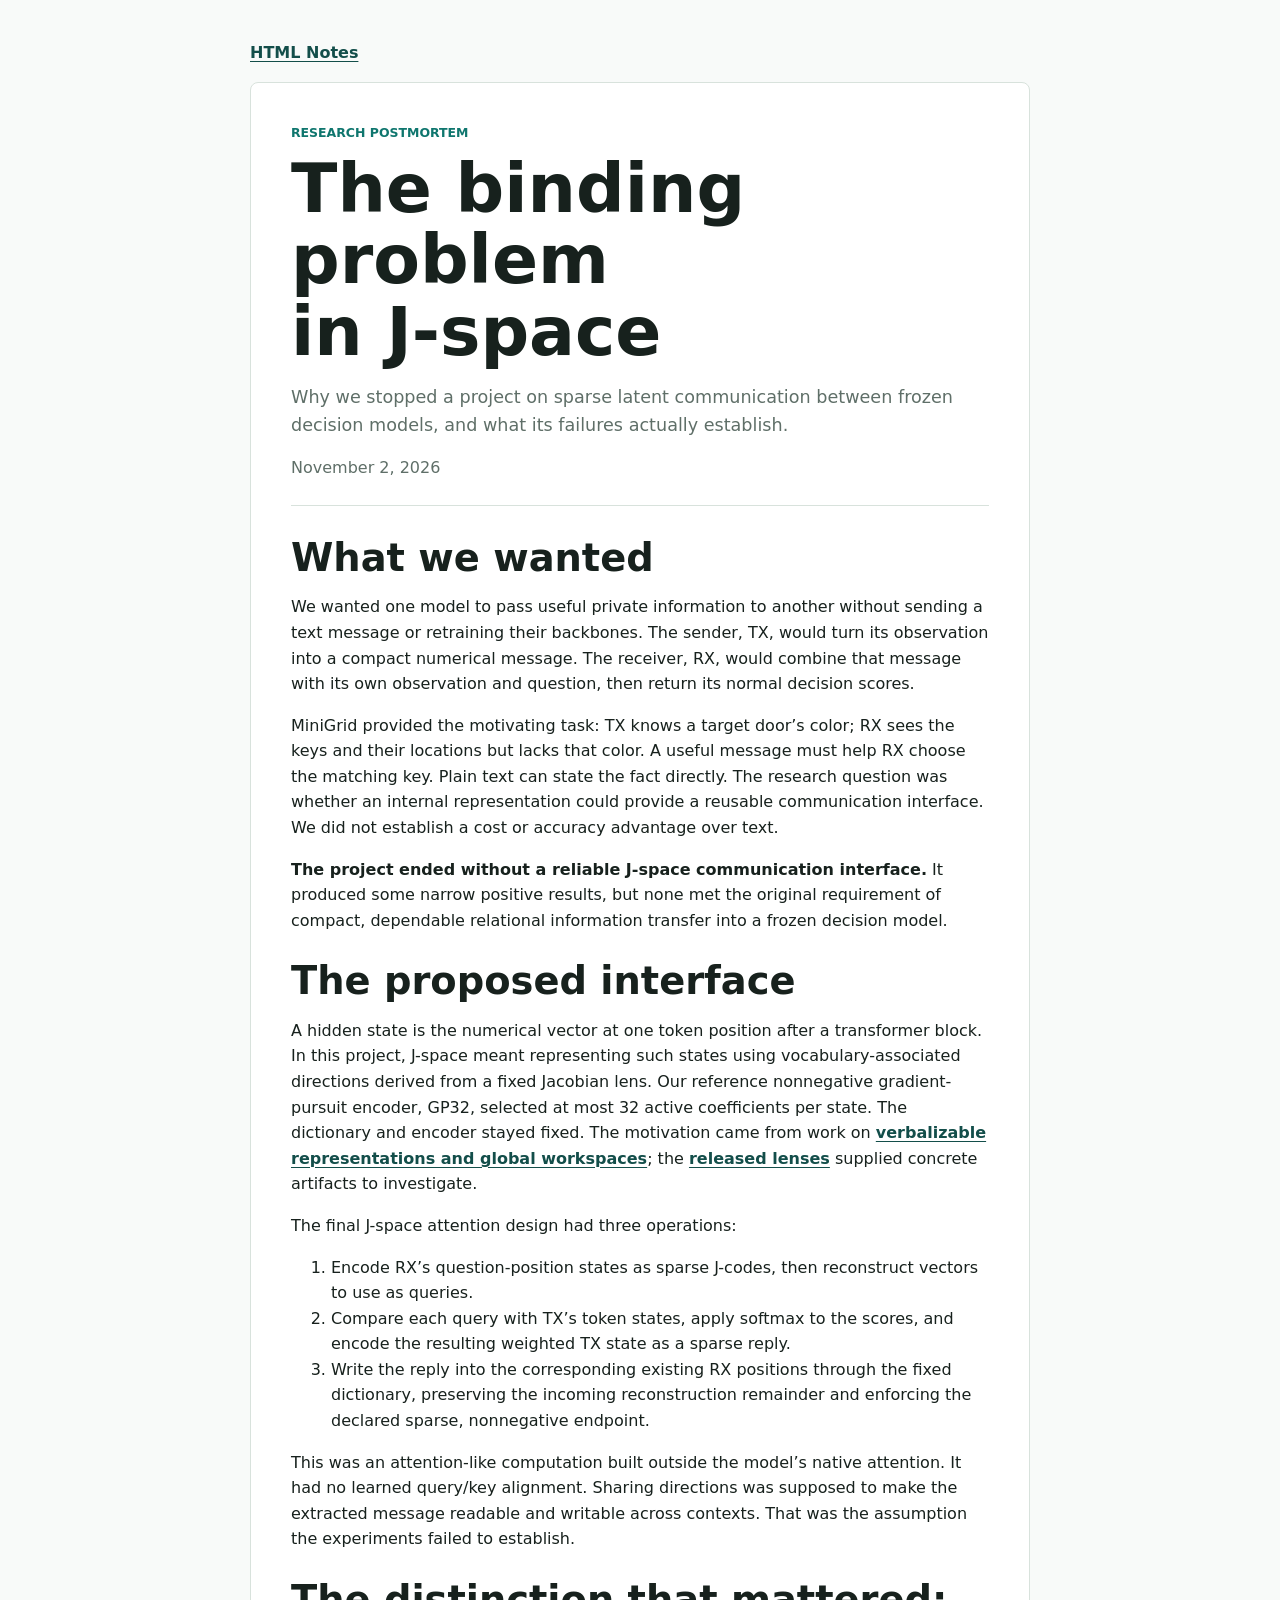
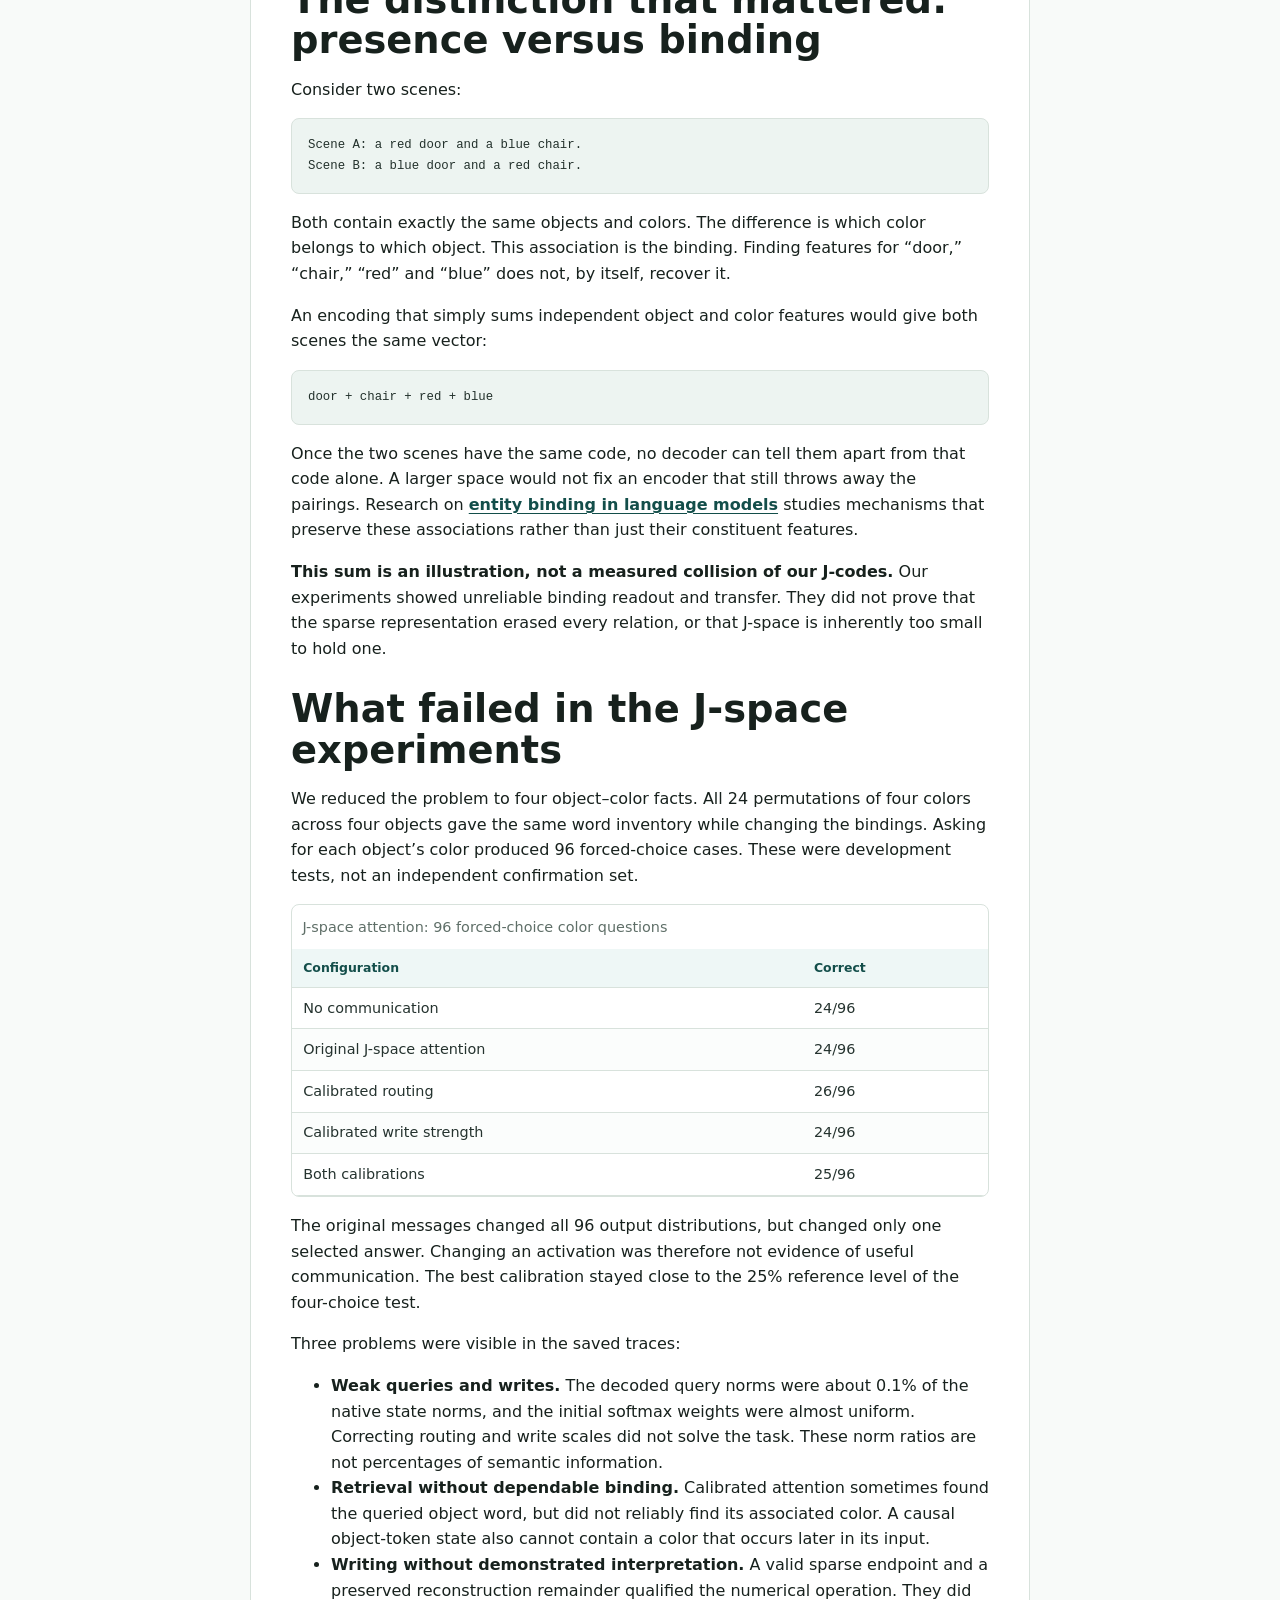
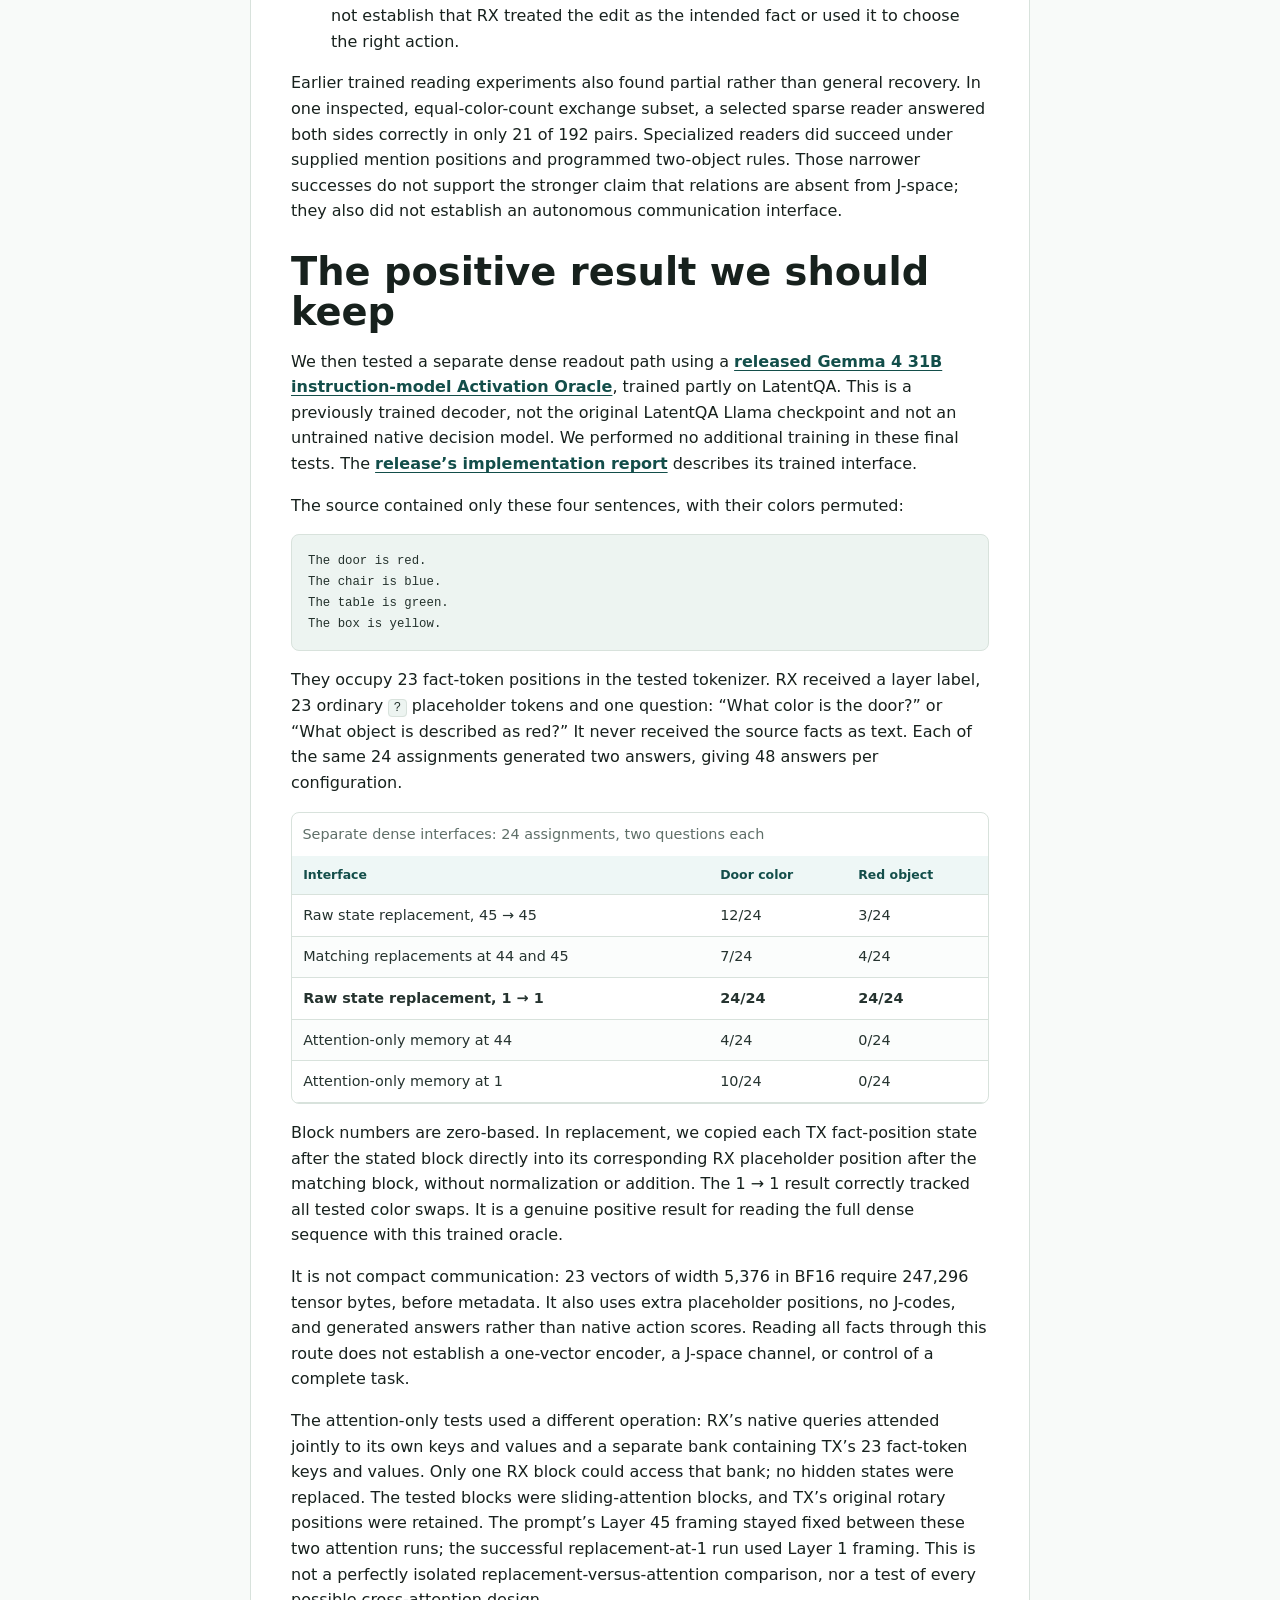
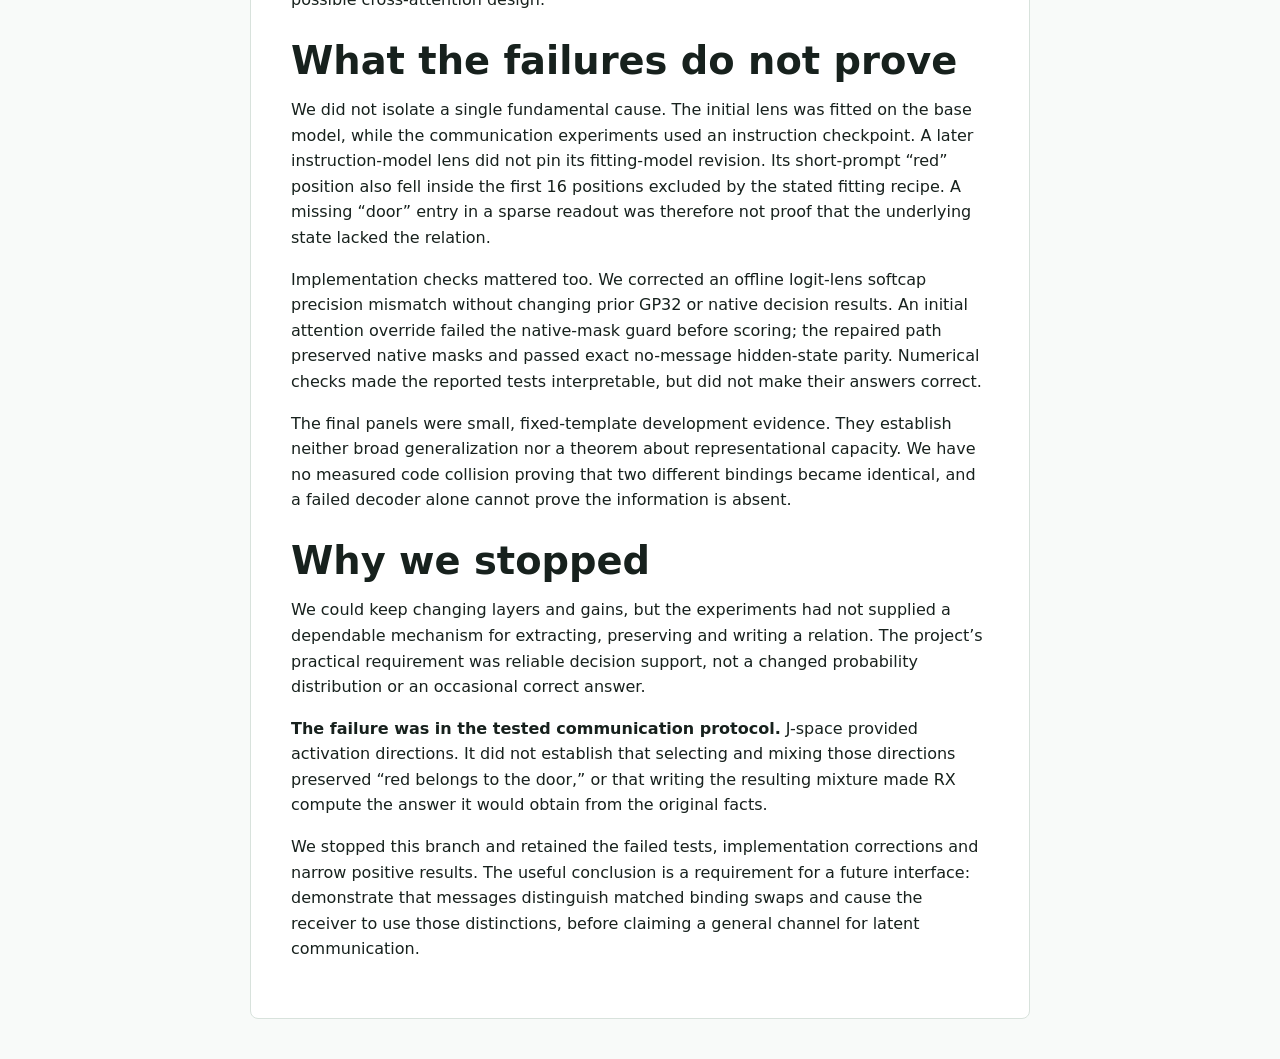
==== notes/j-space-latent-communication-postmortem-2026-11-02.html @ d4150531 "Publish J-space latent communication postmortem" ====
<!doctype html>
<html lang="en">
  <head>
    <meta charset="utf-8">
    <meta name="viewport" content="width=device-width, initial-scale=1">
    <title>The binding problem in J-space — 2026-11-02 | HTML Notes</title>
    <meta name="description" content="Why our J-space latent communication project stopped: unreliable entity–attribute binding, weak retrieval and writes, and the limits of a positive dense-state result.">
    <link rel="stylesheet" href="../assets/styles.css">
  </head>
  <body>
    <main class="note-page">
      <nav class="note-nav" aria-label="Site">
        <a href="../index.html">HTML Notes</a>
      </nav>

      <article class="note-article jspace-note">
        <header>
          <p class="eyebrow">Research postmortem</p>
          <h1>The binding problem in J-space</h1>
          <p class="note-dek">
            Why we stopped a project on sparse latent communication between frozen
            decision models, and what its failures actually establish.
          </p>
          <time datetime="2026-11-02">November 2, 2026</time>
        </header>

        <section>
          <h2>What we wanted</h2>
          <p>
            We wanted one model to pass useful private information to another without
            sending a text message or retraining their backbones. The sender, TX, would
            turn its observation into a compact numerical message. The receiver, RX,
            would combine that message with its own observation and question, then
            return its normal decision scores.
          </p>
          <p>
            MiniGrid provided the motivating task: TX knows a target door’s color;
            RX sees the keys and their locations but lacks that color. A useful message
            must help RX choose the matching key. Plain text can state the fact directly.
            The research question was whether an internal representation could provide
            a reusable communication interface. We did not establish a cost or accuracy
            advantage over text.
          </p>
          <p>
            <strong>The project ended without a reliable J-space communication
            interface.</strong> It produced some narrow positive results, but none met
            the original requirement of compact, dependable relational information
            transfer into a frozen decision model.
          </p>
        </section>

        <section>
          <h2>The proposed interface</h2>
          <p>
            A hidden state is the numerical vector at one token position after a
            transformer block. In this project, J-space meant representing such states
            using vocabulary-associated directions derived from a fixed Jacobian lens.
            Our reference nonnegative gradient-pursuit encoder, GP32, selected at most
            32 active coefficients per state. The dictionary and encoder stayed fixed.
            The motivation came from work on
            <a href="https://transformer-circuits.pub/2026/workspace/index.html">verbalizable
            representations and global workspaces</a>; the
            <a href="https://huggingface.co/neuronpedia/jacobian-lens">released lenses</a>
            supplied concrete artifacts to investigate.
          </p>
          <p>The final J-space attention design had three operations:</p>
          <ol>
            <li>Encode RX’s question-position states as sparse J-codes, then reconstruct
              vectors to use as queries.</li>
            <li>Compare each query with TX’s token states, apply softmax to the scores,
              and encode the resulting weighted TX state as a sparse reply.</li>
            <li>Write the reply into the corresponding existing RX positions through
              the fixed dictionary, preserving the incoming reconstruction remainder
              and enforcing the declared sparse, nonnegative endpoint.</li>
          </ol>
          <p>
            This was an attention-like computation built outside the model’s native
            attention. It had no learned query/key alignment. Sharing directions was
            supposed to make the extracted message readable and writable across
            contexts. That was the assumption the experiments failed to establish.
          </p>
        </section>

        <section>
          <h2>The distinction that mattered: presence versus binding</h2>
          <p>Consider two scenes:</p>
          <pre><code>Scene A: a red door and a blue chair.
Scene B: a blue door and a red chair.</code></pre>
          <p>
            Both contain exactly the same objects and colors. The difference is which
            color belongs to which object. This association is the binding. Finding
            features for “door,” “chair,” “red” and “blue” does not, by itself, recover it.
          </p>
          <p>
            An encoding that simply sums independent object and color features would
            give both scenes the same vector:
          </p>
          <pre><code>door + chair + red + blue</code></pre>
          <p>
            Once the two scenes have the same code, no decoder can tell them apart from
            that code alone. A larger space would not fix an encoder that still throws
            away the pairings. Research on
            <a href="https://arxiv.org/abs/2310.17191">entity binding in language models</a>
            studies mechanisms that preserve these associations rather than just their
            constituent features.
          </p>
          <p>
            <strong>This sum is an illustration, not a measured collision of our
            J-codes.</strong> Our experiments showed unreliable binding readout and
            transfer. They did not prove that the sparse representation erased every
            relation, or that J-space is inherently too small to hold one.
          </p>
        </section>

        <section>
          <h2>What failed in the J-space experiments</h2>
          <p>
            We reduced the problem to four object–color facts. All 24 permutations of
            four colors across four objects gave the same word inventory while changing
            the bindings. Asking for each object’s color produced 96 forced-choice cases.
            These were development tests, not an independent confirmation set.
          </p>
          <div class="table-wrap" role="region" aria-label="J-space test results" tabindex="0">
            <table class="compact-table">
              <caption>J-space attention: 96 forced-choice color questions</caption>
              <thead><tr><th scope="col">Configuration</th><th scope="col">Correct</th></tr></thead>
              <tbody>
                <tr><td>No communication</td><td>24/96</td></tr>
                <tr><td>Original J-space attention</td><td>24/96</td></tr>
                <tr><td>Calibrated routing</td><td>26/96</td></tr>
                <tr><td>Calibrated write strength</td><td>24/96</td></tr>
                <tr><td>Both calibrations</td><td>25/96</td></tr>
              </tbody>
            </table>
          </div>
          <p>
            The original messages changed all 96 output distributions, but changed only
            one selected answer. Changing an activation was therefore not evidence of
            useful communication. The best calibration stayed close to the 25% reference
            level of the four-choice test.
          </p>
          <p>Three problems were visible in the saved traces:</p>
          <ul>
            <li><strong>Weak queries and writes.</strong> The decoded query norms were
              about 0.1% of the native state norms, and the initial softmax weights were
              almost uniform. Correcting routing and write scales did not solve the task.
              These norm ratios are not percentages of semantic information.</li>
            <li><strong>Retrieval without dependable binding.</strong> Calibrated
              attention sometimes found the queried object word, but did not reliably
              find its associated color. A causal object-token state also cannot contain
              a color that occurs later in its input.</li>
            <li><strong>Writing without demonstrated interpretation.</strong> A valid
              sparse endpoint and a preserved reconstruction remainder qualified the
              numerical operation. They did not establish that RX treated the edit as
              the intended fact or used it to choose the right action.</li>
          </ul>
          <p>
            Earlier trained reading experiments also found partial rather than general
            recovery. In one inspected, equal-color-count exchange subset, a selected
            sparse reader answered both sides correctly in only 21 of 192 pairs.
            Specialized readers did succeed under supplied mention positions and
            programmed two-object rules. Those narrower successes do not support the
            stronger claim that relations are absent from J-space; they also did not
            establish an autonomous communication interface.
          </p>
        </section>

        <section id="dense-results">
          <h2>The positive result we should keep</h2>
          <p>
            We then tested a separate dense readout path using a
            <a href="https://huggingface.co/EvilScript/activation-oracle-gemma-4-31B-it">released
            Gemma 4 31B instruction-model Activation Oracle</a>, trained partly on
            LatentQA. This is a previously trained decoder, not the original LatentQA
            Llama checkpoint and not an untrained native decision model. We performed
            no additional training in these final tests. The
            <a href="https://github.com/federicotorrielli/activation_oracles/blob/7a37dee03c46c88466cf72c2fe1ecbeadba9e6d3/docs/evilscript_gemma4_report.md">release’s
            implementation report</a> describes its trained interface.
          </p>
          <p>The source contained only these four sentences, with their colors permuted:</p>
          <pre><code>The door is red.
The chair is blue.
The table is green.
The box is yellow.</code></pre>
          <p>
            They occupy 23 fact-token positions in the tested tokenizer. RX received
            a layer label, 23 ordinary <code> ?</code> placeholder tokens and one question:
            “What color is the door?” or “What object is described as red?” It never
            received the source facts as text. Each of the same 24 assignments generated
            two answers, giving 48 answers per configuration.
          </p>
          <div class="table-wrap" role="region" aria-label="Dense readout results" tabindex="0">
            <table class="compact-table">
              <caption>Separate dense interfaces: 24 assignments, two questions each</caption>
              <thead>
                <tr><th scope="col">Interface</th><th scope="col">Door color</th><th scope="col">Red object</th></tr>
              </thead>
              <tbody>
                <tr><td>Raw state replacement, 45 → 45</td><td>12/24</td><td>3/24</td></tr>
                <tr><td>Matching replacements at 44 and 45</td><td>7/24</td><td>4/24</td></tr>
                <tr><td><strong>Raw state replacement, 1 → 1</strong></td><td><strong>24/24</strong></td><td><strong>24/24</strong></td></tr>
                <tr><td>Attention-only memory at 44</td><td>4/24</td><td>0/24</td></tr>
                <tr><td>Attention-only memory at 1</td><td>10/24</td><td>0/24</td></tr>
              </tbody>
            </table>
          </div>
          <p>
            Block numbers are zero-based. In replacement, we copied each TX fact-position
            state after the stated block directly into its corresponding RX placeholder
            position after the matching block, without normalization or addition. The
            1 → 1 result correctly tracked all tested color swaps. It is a genuine
            positive result for reading the full dense sequence with this trained oracle.
          </p>
          <p>
            It is not compact communication: 23 vectors of width 5,376 in BF16 require
            247,296 tensor bytes, before metadata. It also uses extra placeholder
            positions, no J-codes, and generated answers rather than native action scores.
            Reading all facts through this route does not establish a one-vector encoder,
            a J-space channel, or control of a complete task.
          </p>
          <p>
            The attention-only tests used a different operation: RX’s native queries
            attended jointly to its own keys and values and a separate bank containing
            TX’s 23 fact-token keys and values. Only one RX block could access that bank;
            no hidden states were replaced. The tested blocks were sliding-attention
            blocks, and TX’s original rotary positions were retained. The prompt’s
            Layer 45 framing stayed fixed between these two attention runs; the
            successful replacement-at-1 run used Layer 1 framing. This is not a perfectly
            isolated replacement-versus-attention comparison, nor a test of every
            possible cross-attention design.
          </p>
        </section>

        <section>
          <h2>What the failures do not prove</h2>
          <p>
            We did not isolate a single fundamental cause. The initial lens was fitted
            on the base model, while the communication experiments used an instruction
            checkpoint. A later instruction-model lens did not pin its fitting-model
            revision. Its short-prompt “red” position also fell inside the first 16
            positions excluded by the stated fitting recipe. A missing “door” entry in
            a sparse readout was therefore not proof that the underlying state lacked
            the relation.
          </p>
          <p>
            Implementation checks mattered too. We corrected an offline logit-lens
            softcap precision mismatch without changing prior GP32 or native decision
            results. An initial attention override failed the native-mask guard before
            scoring; the repaired path preserved native masks and passed exact
            no-message hidden-state parity. Numerical checks made the reported tests
            interpretable, but did not make their answers correct.
          </p>
          <p>
            The final panels were small, fixed-template development evidence. They
            establish neither broad generalization nor a theorem about representational
            capacity. We have no measured code collision proving that two different
            bindings became identical, and a failed decoder alone cannot prove the
            information is absent.
          </p>
        </section>

        <section>
          <h2>Why we stopped</h2>
          <p>
            We could keep changing layers and gains, but the experiments had not supplied
            a dependable mechanism for extracting, preserving and writing a relation.
            The project’s practical requirement was reliable decision support, not a
            changed probability distribution or an occasional correct answer.
          </p>
          <p>
            <strong>The failure was in the tested communication protocol.</strong>
            J-space provided activation directions. It did not establish that selecting
            and mixing those directions preserved “red belongs to the door,” or that
            writing the resulting mixture made RX compute the answer it would obtain
            from the original facts.
          </p>
          <p>
            We stopped this branch and retained the failed tests, implementation
            corrections and narrow positive results. The useful conclusion is a
            requirement for a future interface: demonstrate that messages distinguish
            matched binding swaps and cause the receiver to use those distinctions,
            before claiming a general channel for latent communication.
          </p>
        </section>
      </article>
    </main>
  </body>
</html>
---- assets/styles.css ----
:root {
  color-scheme: light;
  --bg: #f8faf9;
  --surface: #ffffff;
  --ink: #17211d;
  --muted: #5f6f68;
  --line: #d8e2dc;
  --accent: #0f766e;
  --accent-strong: #134e4a;
  --warm: #f3b15f;
  --blue: #3466af;
  --shadow: 0 18px 45px rgba(23, 33, 29, 0.1);
}

* {
  box-sizing: border-box;
}

body {
  margin: 0;
  background: var(--bg);
  color: var(--ink);
  font-family:
    Inter, ui-sans-serif, system-ui, -apple-system, BlinkMacSystemFont, "Segoe UI",
    sans-serif;
  line-height: 1.6;
}

a {
  color: var(--accent-strong);
  font-weight: 700;
  text-decoration-thickness: 0.08em;
  text-underline-offset: 0.18em;
}

code {
  background: #edf4f1;
  border: 1px solid var(--line);
  border-radius: 4px;
  color: #23312c;
  font-size: 0.95em;
  padding: 0.05rem 0.28rem;
}

.site-header {
  align-items: center;
  display: grid;
  gap: clamp(1.5rem, 4vw, 4rem);
  grid-template-columns: minmax(0, 1fr) minmax(260px, 42%);
  margin: 0 auto;
  max-width: 1180px;
  min-height: min(640px, 86vh);
  padding: clamp(2rem, 6vw, 5rem) clamp(1rem, 5vw, 2rem);
}

.header-copy {
  max-width: 720px;
}

.eyebrow {
  color: var(--accent);
  font-size: 0.78rem;
  font-weight: 800;
  letter-spacing: 0;
  margin: 0 0 0.65rem;
  text-transform: uppercase;
}

h1,
h2 {
  line-height: 1.05;
  margin: 0;
}

h1 {
  font-size: clamp(3rem, 8vw, 7rem);
}

h2 {
  font-size: clamp(1.65rem, 3vw, 2.5rem);
}

.intro {
  color: var(--muted);
  font-size: clamp(1.05rem, 2vw, 1.3rem);
  margin: 1.25rem 0 0;
  max-width: 58ch;
}

.cover-art {
  aspect-ratio: 14 / 9;
  border: 1px solid var(--line);
  border-radius: 8px;
  box-shadow: var(--shadow);
  display: block;
  height: auto;
  object-fit: cover;
  width: 100%;
}

.page-shell {
  display: grid;
  gap: 1.5rem;
  grid-template-columns: minmax(0, 1fr) minmax(260px, 340px);
  margin: 0 auto;
  max-width: 1180px;
  padding: 0 clamp(1rem, 5vw, 2rem) 4rem;
}

.notes-section,
.rules-panel,
.note-article {
  background: var(--surface);
  border: 1px solid var(--line);
  border-radius: 8px;
}

.notes-section {
  padding: clamp(1.25rem, 3vw, 2rem);
}

.section-heading {
  margin-bottom: 1.25rem;
}

.note-card {
  align-items: start;
  border: 1px solid var(--line);
  border-radius: 8px;
  display: grid;
  gap: 1rem;
  grid-template-columns: minmax(0, 1fr) auto;
  padding: 1rem;
}

.note-card + .note-card {
  margin-top: 0.85rem;
}

.note-card p {
  color: var(--muted);
  margin: 0.4rem 0 0;
}

.note-meta {
  align-items: end;
  color: var(--muted);
  display: flex;
  flex-direction: column;
  font-size: 0.9rem;
  gap: 0.3rem;
  min-width: 8rem;
}

.note-meta span {
  background: #eef7f6;
  border: 1px solid #cce7e3;
  border-radius: 999px;
  color: var(--accent-strong);
  padding: 0.08rem 0.55rem;
}

.rules-panel {
  align-self: start;
  padding: 1.25rem;
}

.rules-panel ol {
  color: var(--muted);
  margin: 1rem 0 0;
  padding-left: 1.3rem;
}

.note-page {
  margin: 0 auto;
  max-width: 860px;
  padding: clamp(1rem, 5vw, 2.5rem);
}

.note-page-wide {
  max-width: 1180px;
}

.note-nav {
  margin-bottom: 1rem;
}

.note-article {
  padding: clamp(1.25rem, 4vw, 2.5rem);
}

.note-article header {
  border-bottom: 1px solid var(--line);
  margin-bottom: 2rem;
  padding-bottom: 1.5rem;
}

.note-article time,
.note-dek {
  color: var(--muted);
}

.note-dek {
  font-size: 1.1rem;
  margin: 1rem 0;
}

.note-article section + section {
  margin-top: 1.75rem;
}

.table-wrap {
  border: 1px solid var(--line);
  border-radius: 8px;
  margin-top: 1rem;
  max-width: 100%;
  overflow-x: auto;
}

table {
  border-collapse: collapse;
  font-size: 0.9rem;
  min-width: 1120px;
  width: 100%;
}

th,
td {
  border-bottom: 1px solid var(--line);
  padding: 0.55rem 0.7rem;
  text-align: left;
  white-space: nowrap;
}

th {
  background: #eef7f6;
  color: var(--accent-strong);
  font-size: 0.78rem;
  font-weight: 800;
}

td {
  color: #25332f;
}

tbody tr:nth-child(even) {
  background: #fbfdfc;
}

.status-ok,
.status-fail {
  border-radius: 999px;
  display: inline-block;
  font-weight: 800;
  padding: 0.05rem 0.5rem;
}

.status-ok {
  background: #e7f6ec;
  color: #17613a;
}

.status-fail {
  background: #fff1e6;
  color: #9a3412;
}

@media (max-width: 760px) {
  .site-header,
  .page-shell,
  .note-card {
    grid-template-columns: 1fr;
  }

  .site-header {
    min-height: auto;
  }

  .note-meta {
    align-items: start;
    flex-direction: row;
    flex-wrap: wrap;
  }
}

/* Keep research-note tables readable within the existing article layout. */
.compact-table {
  min-width: 0;
}

.compact-table caption {
  color: var(--muted);
  padding: 0.65rem;
  text-align: left;
}

.compact-table th,
.compact-table td {
  vertical-align: top;
  white-space: normal;
}

.jspace-note pre {
  background: #edf4f1;
  border: 1px solid var(--line);
  border-radius: 8px;
  padding: 1rem;
  white-space: pre-wrap;
}

.jspace-note pre code {
  background: transparent;
  border: 0;
  padding: 0;
}

.jspace-note h1 {
  font-size: clamp(2.5rem, 6vw, 4.25rem);
  text-wrap: balance;
}
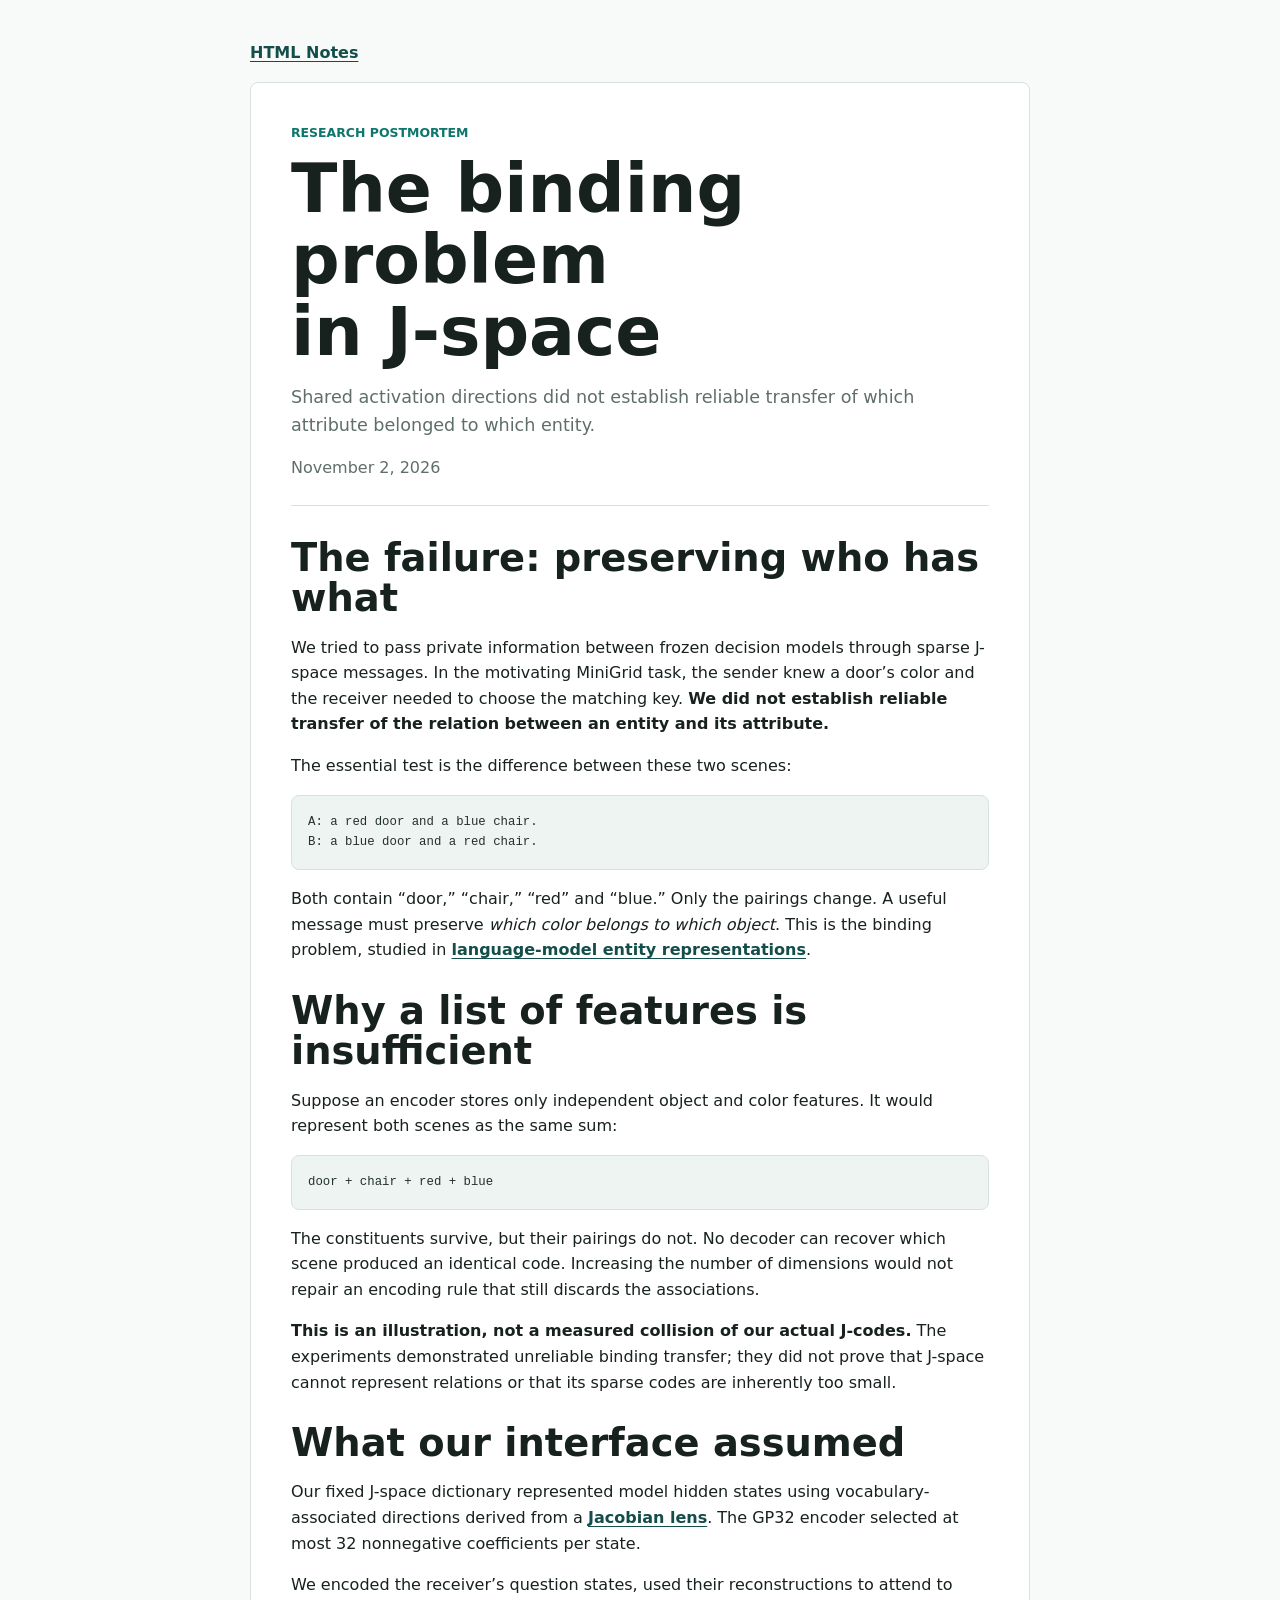
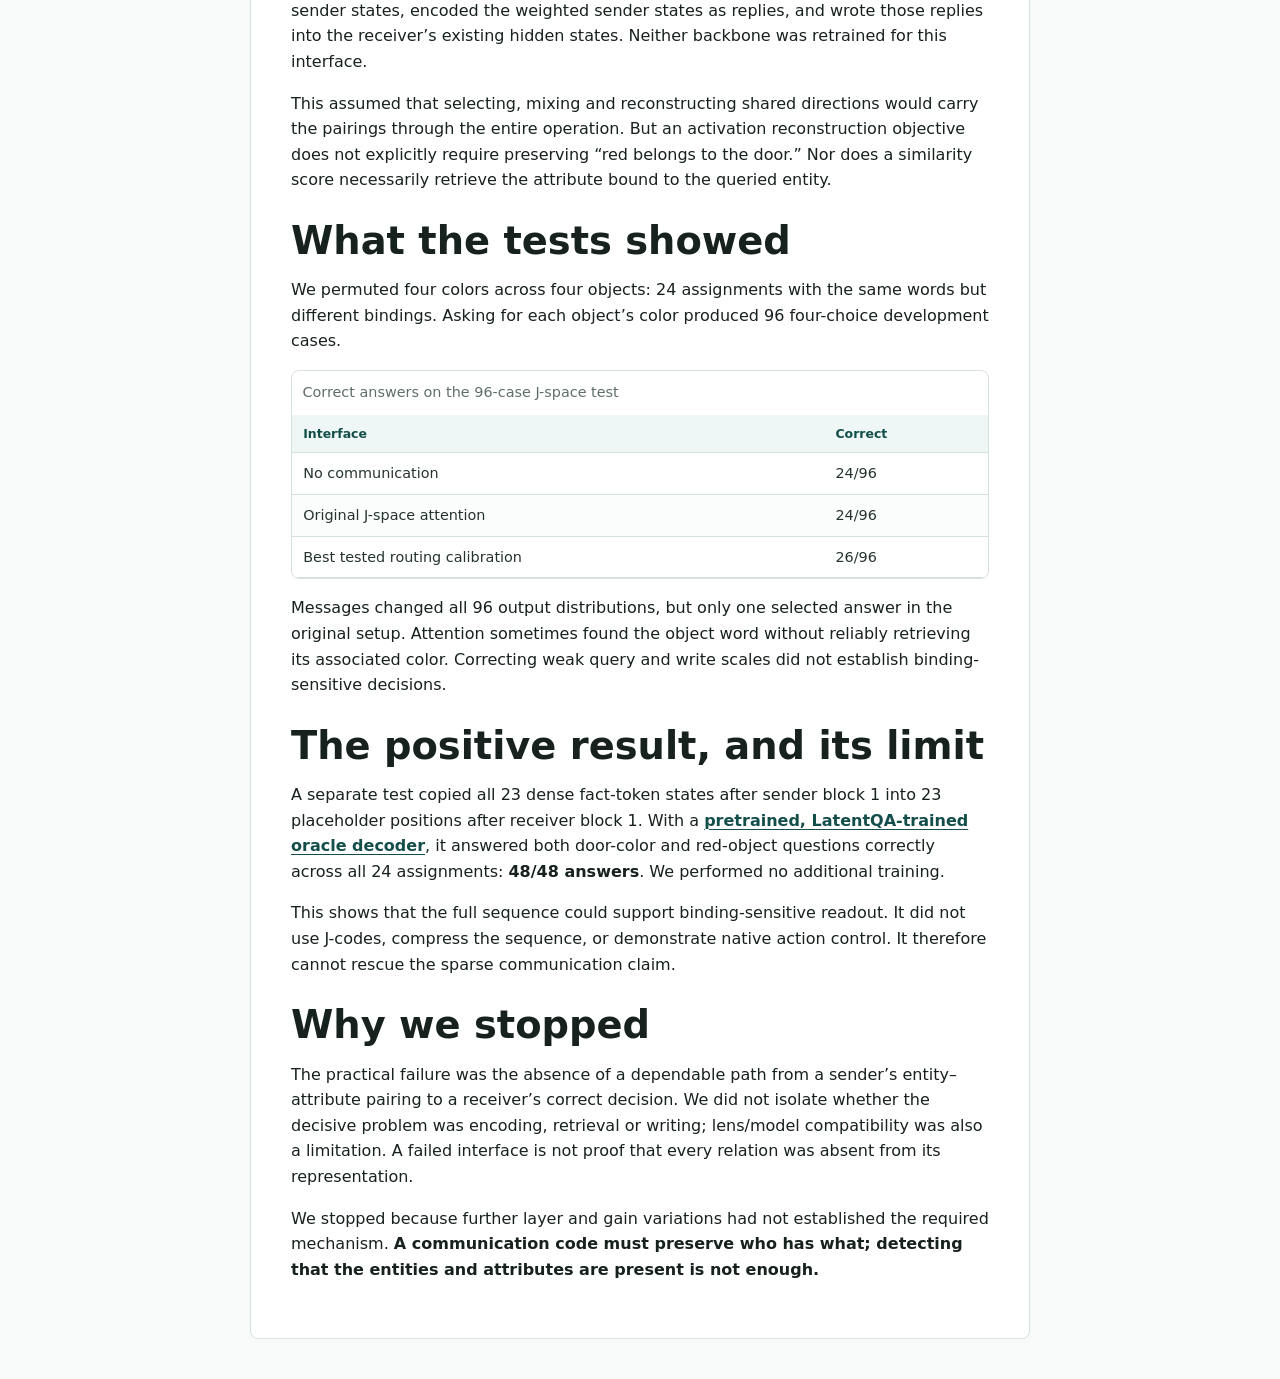
==== commit c6b13eac: "Focus J-space postmortem on entity–attribute binding" ====
--- a/notes/j-space-latent-communication-postmortem-2026-11-02.html
+++ b/notes/j-space-latent-communication-postmortem-2026-11-02.html
@@ -4,7 +4,7 @@
     <meta charset="utf-8">
     <meta name="viewport" content="width=device-width, initial-scale=1">
     <title>The binding problem in J-space — 2026-11-02 | HTML Notes</title>
-    <meta name="description" content="Why our J-space latent communication project stopped: unreliable entity–attribute binding, weak retrieval and writes, and the limits of a positive dense-state result.">
+    <meta name="description" content="Why our J-space communication interface failed to preserve which attribute belonged to which entity.">
     <link rel="stylesheet" href="../assets/styles.css">
   </head>
   <body>
@@ -18,268 +18,132 @@
           <p class="eyebrow">Research postmortem</p>
           <h1>The binding problem in J-space</h1>
           <p class="note-dek">
-            Why we stopped a project on sparse latent communication between frozen
-            decision models, and what its failures actually establish.
+            Shared activation directions did not establish reliable transfer of
+            which attribute belonged to which entity.
           </p>
           <time datetime="2026-11-02">November 2, 2026</time>
         </header>
 
         <section>
-          <h2>What we wanted</h2>
+          <h2>The failure: preserving who has what</h2>
           <p>
-            We wanted one model to pass useful private information to another without
-            sending a text message or retraining their backbones. The sender, TX, would
-            turn its observation into a compact numerical message. The receiver, RX,
-            would combine that message with its own observation and question, then
-            return its normal decision scores.
+            We tried to pass private information between frozen decision models through
+            sparse J-space messages. In the motivating MiniGrid task, the sender knew
+            a door’s color and the receiver needed to choose the matching key.
+            <strong>We did not establish reliable transfer of the relation between an
+            entity and its attribute.</strong>
           </p>
+          <p>The essential test is the difference between these two scenes:</p>
+          <pre><code>A: a red door and a blue chair.
+B: a blue door and a red chair.</code></pre>
           <p>
-            MiniGrid provided the motivating task: TX knows a target door’s color;
-            RX sees the keys and their locations but lacks that color. A useful message
-            must help RX choose the matching key. Plain text can state the fact directly.
-            The research question was whether an internal representation could provide
-            a reusable communication interface. We did not establish a cost or accuracy
-            advantage over text.
-          </p>
-          <p>
-            <strong>The project ended without a reliable J-space communication
-            interface.</strong> It produced some narrow positive results, but none met
-            the original requirement of compact, dependable relational information
-            transfer into a frozen decision model.
+            Both contain “door,” “chair,” “red” and “blue.” Only the pairings change.
+            A useful message must preserve <em>which color belongs to which object</em>.
+            This is the binding problem, studied in
+            <a href="https://arxiv.org/abs/2310.17191">language-model entity representations</a>.
           </p>
         </section>
 
         <section>
-          <h2>The proposed interface</h2>
+          <h2>Why a list of features is insufficient</h2>
           <p>
-            A hidden state is the numerical vector at one token position after a
-            transformer block. In this project, J-space meant representing such states
-            using vocabulary-associated directions derived from a fixed Jacobian lens.
-            Our reference nonnegative gradient-pursuit encoder, GP32, selected at most
-            32 active coefficients per state. The dictionary and encoder stayed fixed.
-            The motivation came from work on
-            <a href="https://transformer-circuits.pub/2026/workspace/index.html">verbalizable
-            representations and global workspaces</a>; the
-            <a href="https://huggingface.co/neuronpedia/jacobian-lens">released lenses</a>
-            supplied concrete artifacts to investigate.
+            Suppose an encoder stores only independent object and color features.
+            It would represent both scenes as the same sum:
           </p>
-          <p>The final J-space attention design had three operations:</p>
-          <ol>
-            <li>Encode RX’s question-position states as sparse J-codes, then reconstruct
-              vectors to use as queries.</li>
-            <li>Compare each query with TX’s token states, apply softmax to the scores,
-              and encode the resulting weighted TX state as a sparse reply.</li>
-            <li>Write the reply into the corresponding existing RX positions through
-              the fixed dictionary, preserving the incoming reconstruction remainder
-              and enforcing the declared sparse, nonnegative endpoint.</li>
-          </ol>
+          <pre><code>door + chair + red + blue</code></pre>
           <p>
-            This was an attention-like computation built outside the model’s native
-            attention. It had no learned query/key alignment. Sharing directions was
-            supposed to make the extracted message readable and writable across
-            contexts. That was the assumption the experiments failed to establish.
+            The constituents survive, but their pairings do not. No decoder can recover
+            which scene produced an identical code. Increasing the number of dimensions
+            would not repair an encoding rule that still discards the associations.
+          </p>
+          <p>
+            <strong>This is an illustration, not a measured collision of our actual
+            J-codes.</strong> The experiments demonstrated unreliable binding transfer;
+            they did not prove that J-space cannot represent relations or that its sparse
+            codes are inherently too small.
           </p>
         </section>
 
         <section>
-          <h2>The distinction that mattered: presence versus binding</h2>
-          <p>Consider two scenes:</p>
-          <pre><code>Scene A: a red door and a blue chair.
-Scene B: a blue door and a red chair.</code></pre>
+          <h2>What our interface assumed</h2>
           <p>
-            Both contain exactly the same objects and colors. The difference is which
-            color belongs to which object. This association is the binding. Finding
-            features for “door,” “chair,” “red” and “blue” does not, by itself, recover it.
+            Our fixed J-space dictionary represented model hidden states using
+            vocabulary-associated directions derived from a
+            <a href="https://huggingface.co/neuronpedia/jacobian-lens">Jacobian lens</a>.
+            The GP32 encoder selected at most 32 nonnegative coefficients per state.
           </p>
           <p>
-            An encoding that simply sums independent object and color features would
-            give both scenes the same vector:
-          </p>
-          <pre><code>door + chair + red + blue</code></pre>
-          <p>
-            Once the two scenes have the same code, no decoder can tell them apart from
-            that code alone. A larger space would not fix an encoder that still throws
-            away the pairings. Research on
-            <a href="https://arxiv.org/abs/2310.17191">entity binding in language models</a>
-            studies mechanisms that preserve these associations rather than just their
-            constituent features.
+            We encoded the receiver’s question states, used their reconstructions to
+            attend to sender states, encoded the weighted sender states as replies,
+            and wrote those replies into the receiver’s existing hidden states.
+            Neither backbone was retrained for this interface.
           </p>
           <p>
-            <strong>This sum is an illustration, not a measured collision of our
-            J-codes.</strong> Our experiments showed unreliable binding readout and
-            transfer. They did not prove that the sparse representation erased every
-            relation, or that J-space is inherently too small to hold one.
+            This assumed that selecting, mixing and reconstructing shared directions
+            would carry the pairings through the entire operation. But an activation
+            reconstruction objective does not explicitly require preserving
+            “red belongs to the door.” Nor does a similarity score necessarily retrieve
+            the attribute bound to the queried entity.
           </p>
         </section>
 
         <section>
-          <h2>What failed in the J-space experiments</h2>
+          <h2>What the tests showed</h2>
           <p>
-            We reduced the problem to four object–color facts. All 24 permutations of
-            four colors across four objects gave the same word inventory while changing
-            the bindings. Asking for each object’s color produced 96 forced-choice cases.
-            These were development tests, not an independent confirmation set.
+            We permuted four colors across four objects: 24 assignments with the same
+            words but different bindings. Asking for each object’s color produced
+            96 four-choice development cases.
           </p>
-          <div class="table-wrap" role="region" aria-label="J-space test results" tabindex="0">
+          <div class="table-wrap" role="region" aria-label="J-space binding results" tabindex="0">
             <table class="compact-table">
-              <caption>J-space attention: 96 forced-choice color questions</caption>
-              <thead><tr><th scope="col">Configuration</th><th scope="col">Correct</th></tr></thead>
+              <caption>Correct answers on the 96-case J-space test</caption>
+              <thead><tr><th scope="col">Interface</th><th scope="col">Correct</th></tr></thead>
               <tbody>
                 <tr><td>No communication</td><td>24/96</td></tr>
                 <tr><td>Original J-space attention</td><td>24/96</td></tr>
-                <tr><td>Calibrated routing</td><td>26/96</td></tr>
-                <tr><td>Calibrated write strength</td><td>24/96</td></tr>
-                <tr><td>Both calibrations</td><td>25/96</td></tr>
+                <tr><td>Best tested routing calibration</td><td>26/96</td></tr>
               </tbody>
             </table>
           </div>
           <p>
-            The original messages changed all 96 output distributions, but changed only
-            one selected answer. Changing an activation was therefore not evidence of
-            useful communication. The best calibration stayed close to the 25% reference
-            level of the four-choice test.
-          </p>
-          <p>Three problems were visible in the saved traces:</p>
-          <ul>
-            <li><strong>Weak queries and writes.</strong> The decoded query norms were
-              about 0.1% of the native state norms, and the initial softmax weights were
-              almost uniform. Correcting routing and write scales did not solve the task.
-              These norm ratios are not percentages of semantic information.</li>
-            <li><strong>Retrieval without dependable binding.</strong> Calibrated
-              attention sometimes found the queried object word, but did not reliably
-              find its associated color. A causal object-token state also cannot contain
-              a color that occurs later in its input.</li>
-            <li><strong>Writing without demonstrated interpretation.</strong> A valid
-              sparse endpoint and a preserved reconstruction remainder qualified the
-              numerical operation. They did not establish that RX treated the edit as
-              the intended fact or used it to choose the right action.</li>
-          </ul>
-          <p>
-            Earlier trained reading experiments also found partial rather than general
-            recovery. In one inspected, equal-color-count exchange subset, a selected
-            sparse reader answered both sides correctly in only 21 of 192 pairs.
-            Specialized readers did succeed under supplied mention positions and
-            programmed two-object rules. Those narrower successes do not support the
-            stronger claim that relations are absent from J-space; they also did not
-            establish an autonomous communication interface.
+            Messages changed all 96 output distributions, but only one selected answer
+            in the original setup. Attention sometimes found the object word without
+            reliably retrieving its associated color. Correcting weak query and write
+            scales did not establish binding-sensitive decisions.
           </p>
         </section>
 
         <section id="dense-results">
-          <h2>The positive result we should keep</h2>
+          <h2>The positive result, and its limit</h2>
           <p>
-            We then tested a separate dense readout path using a
-            <a href="https://huggingface.co/EvilScript/activation-oracle-gemma-4-31B-it">released
-            Gemma 4 31B instruction-model Activation Oracle</a>, trained partly on
-            LatentQA. This is a previously trained decoder, not the original LatentQA
-            Llama checkpoint and not an untrained native decision model. We performed
-            no additional training in these final tests. The
-            <a href="https://github.com/federicotorrielli/activation_oracles/blob/7a37dee03c46c88466cf72c2fe1ecbeadba9e6d3/docs/evilscript_gemma4_report.md">release’s
-            implementation report</a> describes its trained interface.
-          </p>
-          <p>The source contained only these four sentences, with their colors permuted:</p>
-          <pre><code>The door is red.
-The chair is blue.
-The table is green.
-The box is yellow.</code></pre>
-          <p>
-            They occupy 23 fact-token positions in the tested tokenizer. RX received
-            a layer label, 23 ordinary <code> ?</code> placeholder tokens and one question:
-            “What color is the door?” or “What object is described as red?” It never
-            received the source facts as text. Each of the same 24 assignments generated
-            two answers, giving 48 answers per configuration.
-          </p>
-          <div class="table-wrap" role="region" aria-label="Dense readout results" tabindex="0">
-            <table class="compact-table">
-              <caption>Separate dense interfaces: 24 assignments, two questions each</caption>
-              <thead>
-                <tr><th scope="col">Interface</th><th scope="col">Door color</th><th scope="col">Red object</th></tr>
-              </thead>
-              <tbody>
-                <tr><td>Raw state replacement, 45 → 45</td><td>12/24</td><td>3/24</td></tr>
-                <tr><td>Matching replacements at 44 and 45</td><td>7/24</td><td>4/24</td></tr>
-                <tr><td><strong>Raw state replacement, 1 → 1</strong></td><td><strong>24/24</strong></td><td><strong>24/24</strong></td></tr>
-                <tr><td>Attention-only memory at 44</td><td>4/24</td><td>0/24</td></tr>
-                <tr><td>Attention-only memory at 1</td><td>10/24</td><td>0/24</td></tr>
-              </tbody>
-            </table>
-          </div>
-          <p>
-            Block numbers are zero-based. In replacement, we copied each TX fact-position
-            state after the stated block directly into its corresponding RX placeholder
-            position after the matching block, without normalization or addition. The
-            1 → 1 result correctly tracked all tested color swaps. It is a genuine
-            positive result for reading the full dense sequence with this trained oracle.
+            A separate test copied all 23 dense fact-token states after sender block 1
+            into 23 placeholder positions after receiver block 1. With a
+            <a href="https://huggingface.co/EvilScript/activation-oracle-gemma-4-31B-it">pretrained,
+            LatentQA-trained oracle decoder</a>, it answered both door-color and red-object
+            questions correctly across all 24 assignments: <strong>48/48 answers</strong>.
+            We performed no additional training.
           </p>
           <p>
-            It is not compact communication: 23 vectors of width 5,376 in BF16 require
-            247,296 tensor bytes, before metadata. It also uses extra placeholder
-            positions, no J-codes, and generated answers rather than native action scores.
-            Reading all facts through this route does not establish a one-vector encoder,
-            a J-space channel, or control of a complete task.
-          </p>
-          <p>
-            The attention-only tests used a different operation: RX’s native queries
-            attended jointly to its own keys and values and a separate bank containing
-            TX’s 23 fact-token keys and values. Only one RX block could access that bank;
-            no hidden states were replaced. The tested blocks were sliding-attention
-            blocks, and TX’s original rotary positions were retained. The prompt’s
-            Layer 45 framing stayed fixed between these two attention runs; the
-            successful replacement-at-1 run used Layer 1 framing. This is not a perfectly
-            isolated replacement-versus-attention comparison, nor a test of every
-            possible cross-attention design.
-          </p>
-        </section>
-
-        <section>
-          <h2>What the failures do not prove</h2>
-          <p>
-            We did not isolate a single fundamental cause. The initial lens was fitted
-            on the base model, while the communication experiments used an instruction
-            checkpoint. A later instruction-model lens did not pin its fitting-model
-            revision. Its short-prompt “red” position also fell inside the first 16
-            positions excluded by the stated fitting recipe. A missing “door” entry in
-            a sparse readout was therefore not proof that the underlying state lacked
-            the relation.
-          </p>
-          <p>
-            Implementation checks mattered too. We corrected an offline logit-lens
-            softcap precision mismatch without changing prior GP32 or native decision
-            results. An initial attention override failed the native-mask guard before
-            scoring; the repaired path preserved native masks and passed exact
-            no-message hidden-state parity. Numerical checks made the reported tests
-            interpretable, but did not make their answers correct.
-          </p>
-          <p>
-            The final panels were small, fixed-template development evidence. They
-            establish neither broad generalization nor a theorem about representational
-            capacity. We have no measured code collision proving that two different
-            bindings became identical, and a failed decoder alone cannot prove the
-            information is absent.
+            This shows that the full sequence could support binding-sensitive readout.
+            It did not use J-codes, compress the sequence, or demonstrate native action
+            control. It therefore cannot rescue the sparse communication claim.
           </p>
         </section>
 
         <section>
           <h2>Why we stopped</h2>
           <p>
-            We could keep changing layers and gains, but the experiments had not supplied
-            a dependable mechanism for extracting, preserving and writing a relation.
-            The project’s practical requirement was reliable decision support, not a
-            changed probability distribution or an occasional correct answer.
+            The practical failure was the absence of a dependable path from a sender’s
+            entity–attribute pairing to a receiver’s correct decision. We did not isolate
+            whether the decisive problem was encoding, retrieval or writing; lens/model
+            compatibility was also a limitation. A failed interface is not proof that
+            every relation was absent from its representation.
           </p>
           <p>
-            <strong>The failure was in the tested communication protocol.</strong>
-            J-space provided activation directions. It did not establish that selecting
-            and mixing those directions preserved “red belongs to the door,” or that
-            writing the resulting mixture made RX compute the answer it would obtain
-            from the original facts.
-          </p>
-          <p>
-            We stopped this branch and retained the failed tests, implementation
-            corrections and narrow positive results. The useful conclusion is a
-            requirement for a future interface: demonstrate that messages distinguish
-            matched binding swaps and cause the receiver to use those distinctions,
-            before claiming a general channel for latent communication.
+            We stopped because further layer and gain variations had not established
+            the required mechanism. <strong>A communication code must preserve who has
+            what; detecting that the entities and attributes are present is not
+            enough.</strong>
           </p>
         </section>
       </article>
